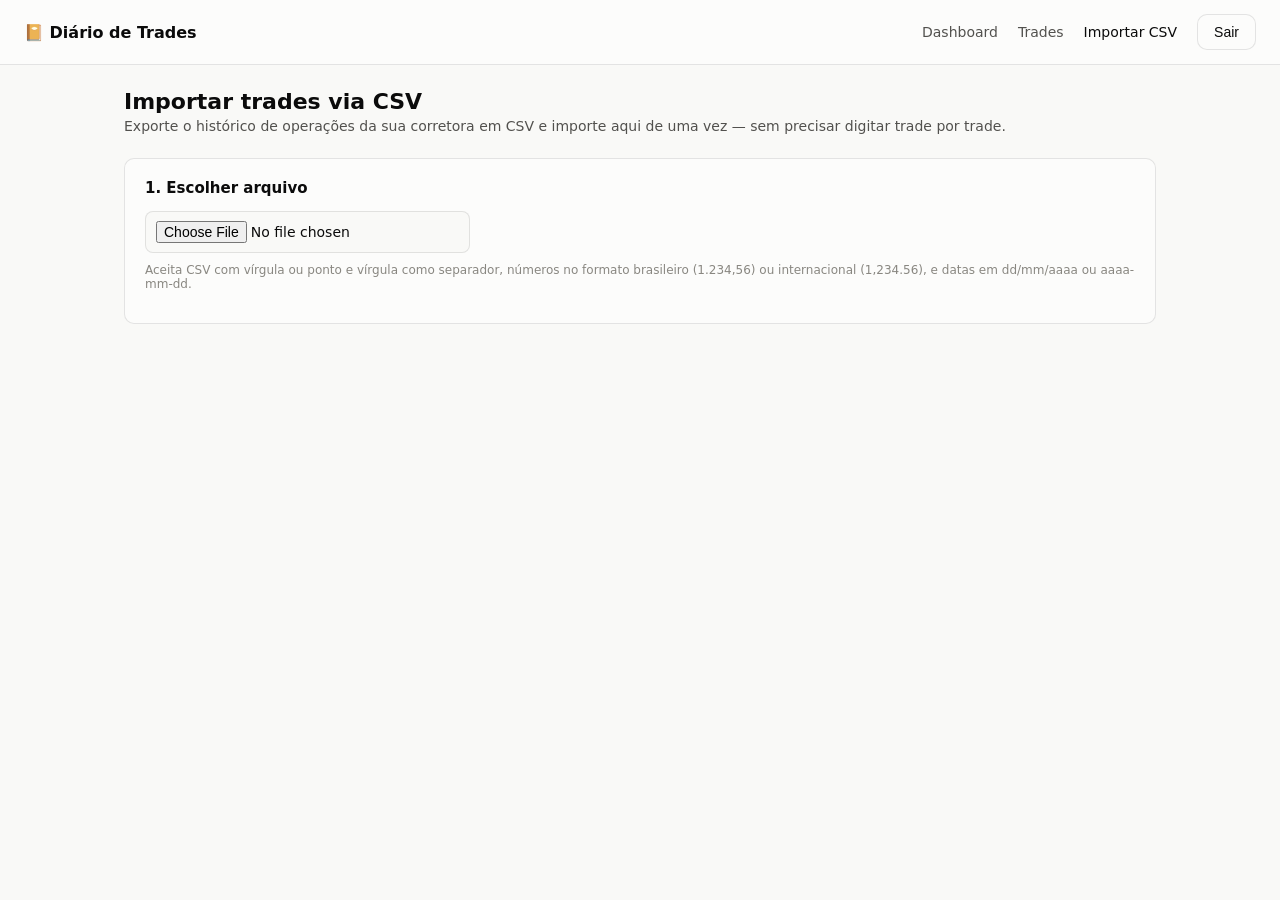
==== import.html @ e32b90be "Diario de trades com psicologia - MVP inicial" ====
<!doctype html>
<html lang="pt-BR">
<head>
  <meta charset="UTF-8" />
  <meta name="viewport" content="width=device-width, initial-scale=1.0" />
  <title>Importar CSV — Diário de Trades</title>
  <link rel="stylesheet" href="css/style.css" />
</head>
<body>
  <div id="config-banner"></div>

  <header class="topnav">
    <div class="brand">📔 Diário de Trades</div>
    <nav>
      <a href="index.html">Dashboard</a>
      <a href="trades.html">Trades</a>
      <a href="import.html" class="active">Importar CSV</a>
      <button class="btn" id="logout-btn">Sair</button>
    </nav>
  </header>

  <main class="container">
    <h1 class="page-title">Importar trades via CSV</h1>
    <p class="page-subtitle">
      Exporte o histórico de operações da sua corretora em CSV e importe aqui de uma vez —
      sem precisar digitar trade por trade.
    </p>

    <div class="card" id="step-upload">
      <h2>1. Escolher arquivo</h2>
      <input type="file" id="file-input" accept=".csv,text/csv" />
      <p class="hint" style="margin-top: 10px">
        Aceita CSV com vírgula ou ponto e vírgula como separador, números no formato
        brasileiro (1.234,56) ou internacional (1,234.56), e datas em dd/mm/aaaa ou aaaa-mm-dd.
      </p>
      <p class="error-text" id="upload-error" style="display: none"></p>
    </div>

    <div class="card" id="step-mapping" style="display: none">
      <h2>2. Confirmar de onde vem cada dado</h2>
      <p class="hint" style="margin-bottom: 14px">
        Tentei adivinhar automaticamente. Confira e corrija o que estiver errado — os campos
        marcados com * são obrigatórios.
      </p>
      <div class="form-grid" id="mapping-grid"></div>

      <div id="side-mapping-wrap" style="margin-top: 18px"></div>

      <h3 style="font-size: 13px; margin: 20px 0 8px">Pré-visualização das primeiras linhas do arquivo</h3>
      <div id="raw-preview" style="overflow-x: auto"></div>

      <div class="form-actions">
        <button type="button" class="btn btn-primary" id="analyze-btn">Analisar trades</button>
      </div>
    </div>

    <div class="card" id="step-review" style="display: none">
      <h2>3. Revisar e importar</h2>
      <div id="review-summary" style="margin-bottom: 14px"></div>
      <div id="review-table" style="overflow-x: auto"></div>

      <div class="form-actions">
        <button type="button" class="btn" id="back-btn">Voltar</button>
        <button type="button" class="btn btn-primary" id="import-btn">Importar trades válidos</button>
      </div>
      <p class="error-text" id="import-error" style="display: none"></p>
      <div id="import-result" style="margin-top: 14px"></div>
    </div>
  </main>

  <script type="module" src="js/import-page.js"></script>
</body>
</html>
---- css/style.css ----
:root {
  color-scheme: light;
  --surface-1: #fcfcfb;
  --page: #f9f9f7;
  --text-primary: #0b0b0b;
  --text-secondary: #52514e;
  --text-muted: #898781;
  --grid: #e1e0d9;
  --baseline: #c3c2b7;
  --border: rgba(11, 11, 11, 0.1);

  --series-1: #2a78d6; /* blue */
  --series-2: #eb6834; /* orange */
  --series-3: #1baf7a; /* aqua */
  --series-4: #eda100; /* yellow */
  --series-8: #e34948; /* red */

  --good: #0ca30c;
  --warning: #fab219;
  --serious: #ec835a;
  --critical: #d03b3b;
  --success-text: #006300;

  --radius: 10px;
}

@media (prefers-color-scheme: dark) {
  :root:where(:not([data-theme="light"])) {
    color-scheme: dark;
    --surface-1: #1a1a19;
    --page: #0d0d0d;
    --text-primary: #ffffff;
    --text-secondary: #c3c2b7;
    --text-muted: #898781;
    --grid: #2c2c2a;
    --baseline: #383835;
    --border: rgba(255, 255, 255, 0.1);

    --series-1: #3987e5;
    --series-2: #d95926;
    --series-3: #199e70;
    --series-4: #c98500;
    --series-8: #e66767;

    --good: #0ca30c;
    --warning: #fab219;
    --serious: #ec835a;
    --critical: #e66767;
    --success-text: #0ca30c;
  }
}

:root[data-theme="dark"] {
  color-scheme: dark;
  --surface-1: #1a1a19;
  --page: #0d0d0d;
  --text-primary: #ffffff;
  --text-secondary: #c3c2b7;
  --text-muted: #898781;
  --grid: #2c2c2a;
  --baseline: #383835;
  --border: rgba(255, 255, 255, 0.1);

  --series-1: #3987e5;
  --series-2: #d95926;
  --series-3: #199e70;
  --series-4: #c98500;
  --series-8: #e66767;
}

* {
  box-sizing: border-box;
}

html,
body {
  margin: 0;
  padding: 0;
  background: var(--page);
  color: var(--text-primary);
  font-family: system-ui, -apple-system, "Segoe UI", sans-serif;
}

body {
  min-height: 100vh;
  display: flex;
  flex-direction: column;
}

a {
  color: var(--series-1);
}

/* ---------- Nav ---------- */
.topnav {
  display: flex;
  align-items: center;
  justify-content: space-between;
  padding: 14px 24px;
  background: var(--surface-1);
  border-bottom: 1px solid var(--border);
}

.topnav .brand {
  font-weight: 600;
  font-size: 16px;
}

.topnav nav {
  display: flex;
  gap: 20px;
  align-items: center;
}

.topnav nav a {
  color: var(--text-secondary);
  text-decoration: none;
  font-size: 14px;
  font-weight: 500;
}

.topnav nav a.active,
.topnav nav a:hover {
  color: var(--text-primary);
}

.btn {
  appearance: none;
  border: 1px solid var(--border);
  background: var(--surface-1);
  color: var(--text-primary);
  padding: 9px 16px;
  border-radius: var(--radius);
  font-size: 14px;
  font-weight: 500;
  cursor: pointer;
}

.btn:hover {
  background: var(--page);
}

.btn-primary {
  background: var(--series-1);
  border-color: var(--series-1);
  color: #fff;
}

.btn-primary:hover {
  filter: brightness(1.05);
}

.btn-danger {
  color: var(--critical);
  border-color: var(--critical);
  background: transparent;
}

/* ---------- Layout ---------- */
.container {
  max-width: 1080px;
  margin: 0 auto;
  padding: 24px;
  width: 100%;
  flex: 1;
}

.page-title {
  font-size: 22px;
  font-weight: 600;
  margin: 0 0 4px;
}

.page-subtitle {
  color: var(--text-secondary);
  font-size: 14px;
  margin: 0 0 24px;
}

/* ---------- Stat tiles ---------- */
.stat-grid {
  display: grid;
  grid-template-columns: repeat(auto-fit, minmax(180px, 1fr));
  gap: 14px;
  margin-bottom: 28px;
}

.stat-tile {
  background: var(--surface-1);
  border: 1px solid var(--border);
  border-radius: var(--radius);
  padding: 16px 18px;
}

.stat-label {
  font-size: 12px;
  color: var(--text-secondary);
  margin-bottom: 6px;
}

.stat-value {
  font-size: 26px;
  font-weight: 600;
  font-variant-numeric: proportional-nums;
}

.stat-delta {
  font-size: 12px;
  margin-top: 4px;
  font-weight: 500;
}

.stat-delta.up {
  color: var(--success-text);
}

.stat-delta.down {
  color: var(--critical);
}

/* ---------- Cards / panels ---------- */
.card {
  background: var(--surface-1);
  border: 1px solid var(--border);
  border-radius: var(--radius);
  padding: 20px;
  margin-bottom: 20px;
}

.card h2 {
  font-size: 15px;
  font-weight: 600;
  margin: 0 0 14px;
}

/* ---------- Pattern alerts ---------- */
.alert {
  display: flex;
  gap: 10px;
  align-items: flex-start;
  border-radius: var(--radius);
  padding: 12px 14px;
  margin-bottom: 10px;
  font-size: 13px;
  border: 1px solid transparent;
}

.alert-icon {
  flex-shrink: 0;
  width: 18px;
  height: 18px;
  margin-top: 1px;
}

.alert.warning {
  background: color-mix(in srgb, var(--warning) 14%, var(--surface-1));
  border-color: color-mix(in srgb, var(--warning) 35%, transparent);
  color: var(--text-primary);
}

.alert.critical {
  background: color-mix(in srgb, var(--critical) 12%, var(--surface-1));
  border-color: color-mix(in srgb, var(--critical) 35%, transparent);
  color: var(--text-primary);
}

.alert strong {
  display: block;
  margin-bottom: 2px;
}

/* ---------- Tables ---------- */
table {
  width: 100%;
  border-collapse: collapse;
  font-size: 13px;
}

th {
  text-align: left;
  color: var(--text-muted);
  font-weight: 500;
  font-size: 11px;
  text-transform: uppercase;
  letter-spacing: 0.03em;
  padding: 8px 10px;
  border-bottom: 1px solid var(--grid);
}

td {
  padding: 10px;
  border-bottom: 1px solid var(--grid);
  font-variant-numeric: tabular-nums;
}

tr:last-child td {
  border-bottom: none;
}

.pill {
  display: inline-block;
  padding: 2px 8px;
  border-radius: 100px;
  font-size: 12px;
  font-weight: 500;
}

.pill.win {
  color: var(--success-text);
  background: color-mix(in srgb, var(--good) 14%, transparent);
}

.pill.loss {
  color: var(--critical);
  background: color-mix(in srgb, var(--critical) 14%, transparent);
}

.emoji-emotion {
  font-size: 14px;
}

/* ---------- Forms ---------- */
.form-grid {
  display: grid;
  grid-template-columns: repeat(auto-fit, minmax(160px, 1fr));
  gap: 14px;
}

.field {
  display: flex;
  flex-direction: column;
  gap: 6px;
}

.field.span-2 {
  grid-column: span 2;
}

.field label {
  font-size: 12px;
  font-weight: 500;
  color: var(--text-secondary);
}

input,
select,
textarea {
  font-family: inherit;
  font-size: 14px;
  padding: 9px 10px;
  border-radius: 8px;
  border: 1px solid var(--border);
  background: var(--page);
  color: var(--text-primary);
}

textarea {
  resize: vertical;
  min-height: 60px;
}

.form-actions {
  display: flex;
  gap: 10px;
  margin-top: 18px;
  justify-content: flex-end;
}

.error-text {
  color: var(--critical);
  font-size: 13px;
  margin-top: 8px;
}

.hint {
  color: var(--text-muted);
  font-size: 12px;
}

/* ---------- Auth page ---------- */
.auth-shell {
  max-width: 380px;
  margin: 10vh auto;
  padding: 28px;
}

.auth-shell .card {
  margin-bottom: 0;
}

.tabbar {
  display: flex;
  gap: 4px;
  background: var(--page);
  border-radius: var(--radius);
  padding: 4px;
  margin-bottom: 18px;
}

.tabbar button {
  flex: 1;
  border: none;
  background: transparent;
  padding: 8px;
  border-radius: 7px;
  font-size: 13px;
  font-weight: 500;
  color: var(--text-secondary);
  cursor: pointer;
}

.tabbar button.active {
  background: var(--surface-1);
  color: var(--text-primary);
  box-shadow: 0 1px 2px var(--border);
}

/* ---------- Config banner ---------- */
.config-banner {
  background: color-mix(in srgb, var(--warning) 16%, var(--surface-1));
  border-bottom: 1px solid color-mix(in srgb, var(--warning) 40%, transparent);
  padding: 10px 24px;
  font-size: 13px;
  text-align: center;
}

/* ---------- Charts ---------- */
.chart-legend {
  display: flex;
  gap: 16px;
  margin-top: 10px;
  flex-wrap: wrap;
}

.chart-legend .item {
  display: flex;
  align-items: center;
  gap: 6px;
  font-size: 12px;
  color: var(--text-secondary);
}

.chart-legend .swatch {
  width: 10px;
  height: 10px;
  border-radius: 2px;
}

.svg-tooltip {
  position: absolute;
  pointer-events: none;
  background: var(--text-primary);
  color: var(--surface-1);
  font-size: 12px;
  padding: 6px 9px;
  border-radius: 6px;
  transform: translate(-50%, -110%);
  white-space: nowrap;
  opacity: 0;
  transition: opacity 0.1s;
  z-index: 10;
}

.chart-wrap {
  position: relative;
}

.empty-state {
  text-align: center;
  color: var(--text-muted);
  font-size: 13px;
  padding: 40px 20px;
}
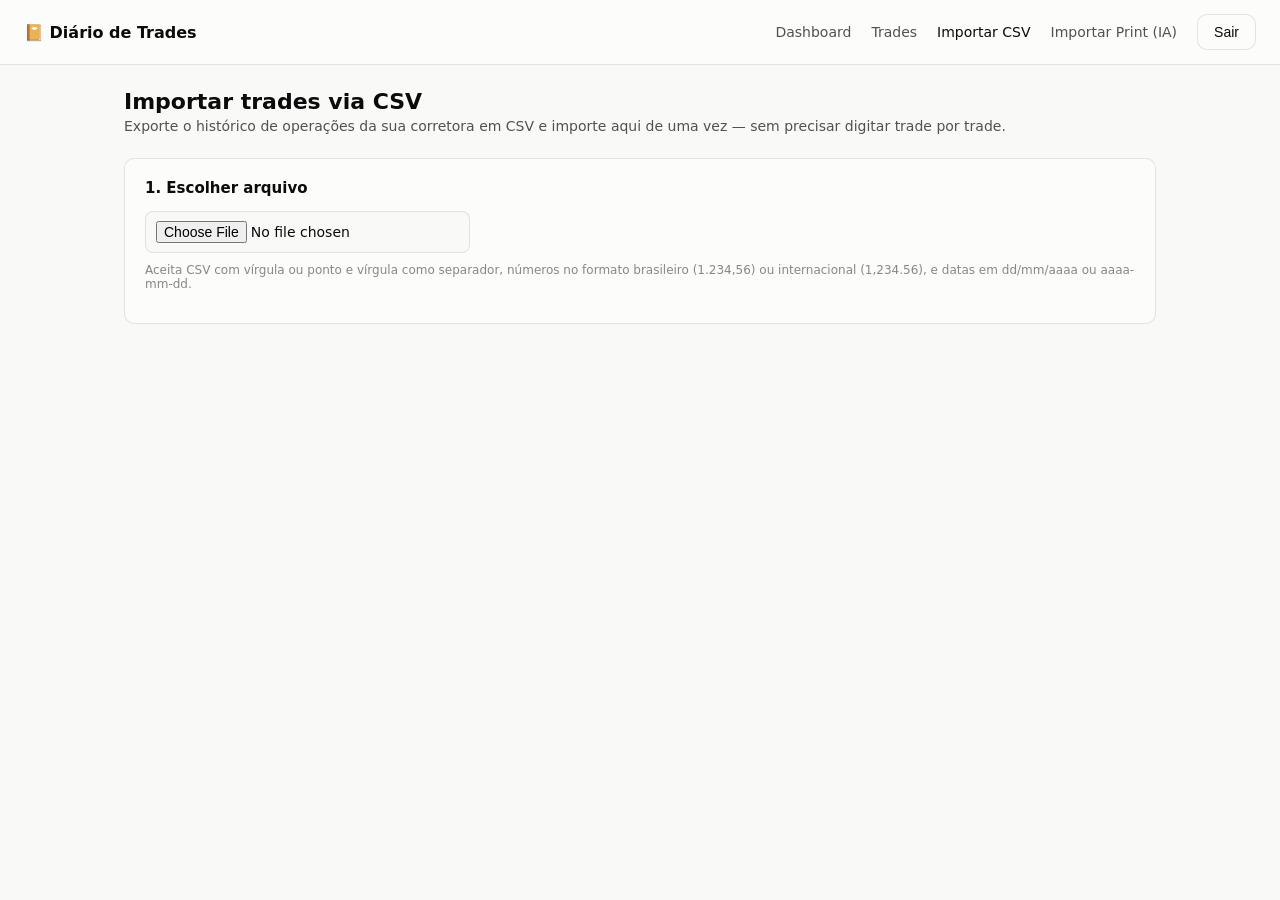
==== commit 421c184c: "Adiciona leitura de print via IA (Gemini) com Netlify Function" ====
--- a/import.html
+++ b/import.html
@@ -11,10 +11,12 @@
 
   <header class="topnav">
     <div class="brand">📔 Diário de Trades</div>
-    <nav>
+    <button class="nav-toggle" id="nav-toggle" aria-label="Abrir menu">☰</button>
+    <nav id="main-nav">
       <a href="index.html">Dashboard</a>
       <a href="trades.html">Trades</a>
       <a href="import.html" class="active">Importar CSV</a>
+      <a href="screenshot.html">Importar Print (IA)</a>
       <button class="btn" id="logout-btn">Sair</button>
     </nav>
   </header>
--- a/css/style.css
+++ b/css/style.css
@@ -124,6 +124,111 @@
   color: var(--text-primary);
 }
 
+.nav-toggle {
+  display: none;
+  background: transparent;
+  border: 1px solid var(--border);
+  border-radius: 8px;
+  width: 36px;
+  height: 36px;
+  font-size: 18px;
+  line-height: 1;
+  color: var(--text-primary);
+  cursor: pointer;
+}
+
+@media (max-width: 640px) {
+  .topnav {
+    flex-wrap: wrap;
+    padding: 12px 16px;
+  }
+
+  .nav-toggle {
+    display: inline-flex;
+    align-items: center;
+    justify-content: center;
+  }
+
+  .topnav nav {
+    display: none;
+    flex-direction: column;
+    align-items: stretch;
+    width: 100%;
+    gap: 2px;
+    margin-top: 12px;
+    animation: nav-drop 0.15s ease-out;
+  }
+
+  .topnav nav.open {
+    display: flex;
+  }
+
+  .topnav nav a {
+    padding: 12px 6px;
+    border-bottom: 1px solid var(--grid);
+  }
+
+  .topnav nav .btn {
+    width: 100%;
+    margin-top: 8px;
+  }
+
+  .container {
+    padding: 16px;
+  }
+
+  .page-title {
+    font-size: 19px;
+  }
+
+  .stat-grid {
+    grid-template-columns: repeat(2, 1fr);
+    gap: 10px;
+  }
+
+  .stat-value {
+    font-size: 21px;
+  }
+
+  .card {
+    padding: 16px;
+  }
+
+  .form-grid {
+    grid-template-columns: 1fr;
+  }
+
+  .field.span-2 {
+    grid-column: span 1;
+  }
+
+  table {
+    font-size: 12px;
+  }
+
+  th,
+  td {
+    padding: 8px 6px;
+  }
+
+  .auth-shell {
+    margin: 6vh auto;
+    padding: 16px;
+    max-width: 100%;
+  }
+}
+
+@keyframes nav-drop {
+  from {
+    opacity: 0;
+    transform: translateY(-6px);
+  }
+  to {
+    opacity: 1;
+    transform: translateY(0);
+  }
+}
+
 .btn {
   appearance: none;
   border: 1px solid var(--border);
@@ -465,6 +570,10 @@
   position: relative;
 }
 
+.table-scroll {
+  overflow-x: auto;
+}
+
 .empty-state {
   text-align: center;
   color: var(--text-muted);
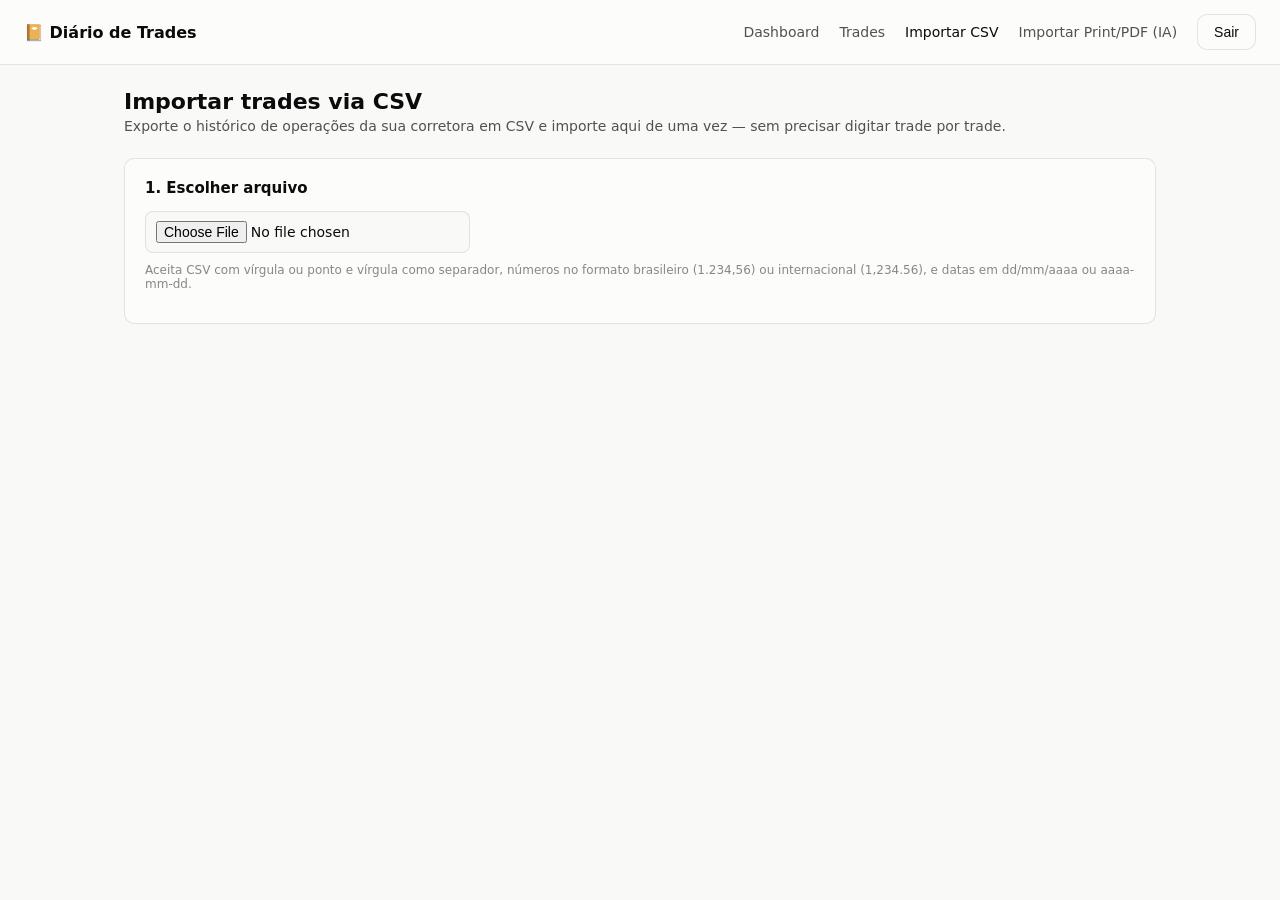
==== commit d0de4464: "Adiciona suporte a PDF na importacao por IA" ====
--- a/import.html
+++ b/import.html
@@ -16,7 +16,7 @@
       <a href="index.html">Dashboard</a>
       <a href="trades.html">Trades</a>
       <a href="import.html" class="active">Importar CSV</a>
-      <a href="screenshot.html">Importar Print (IA)</a>
+      <a href="screenshot.html">Importar Print/PDF (IA)</a>
       <button class="btn" id="logout-btn">Sair</button>
     </nav>
   </header>
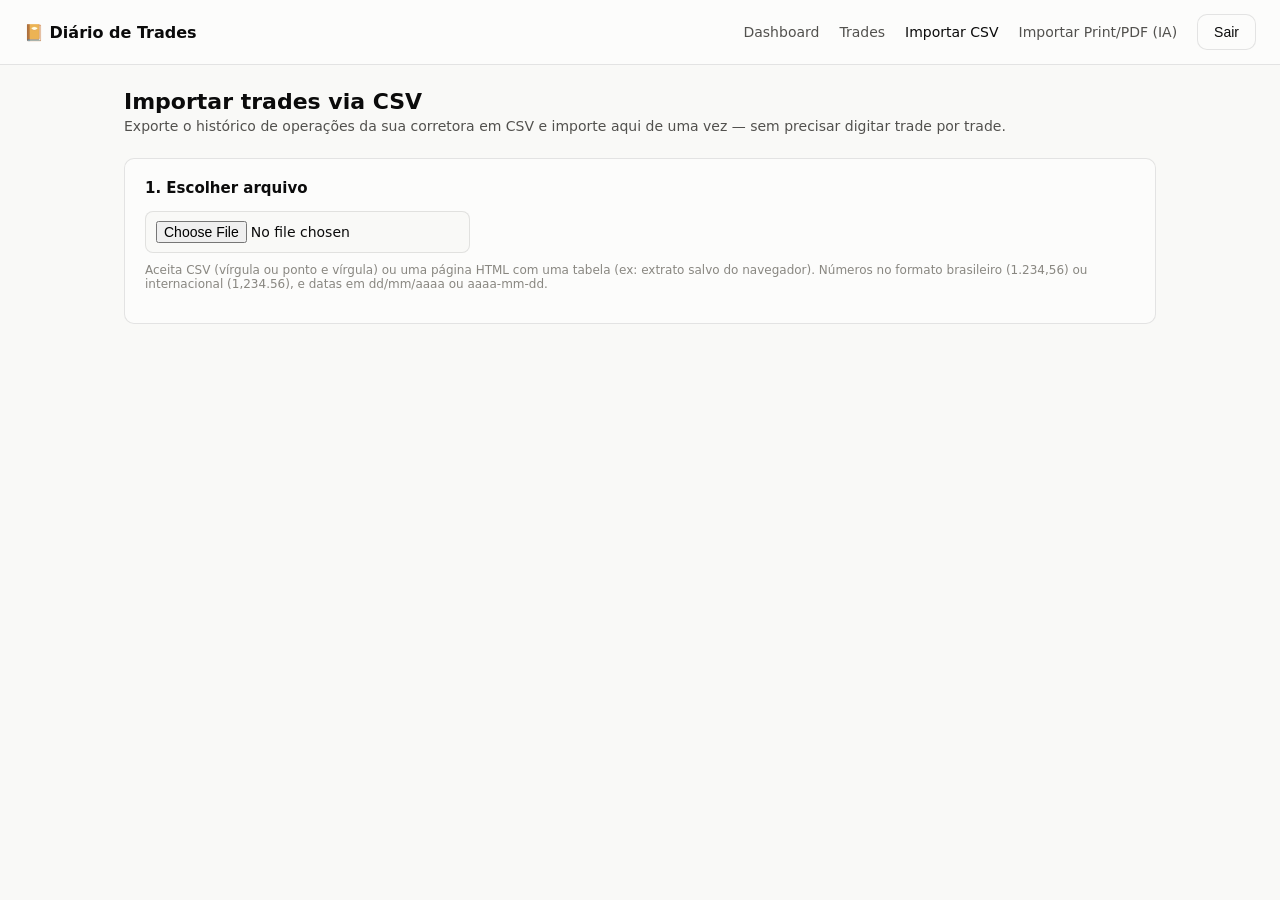
==== commit 11d015ea: "Importador de CSV passa a aceitar tambem arquivos HTML com tabela" ====
--- a/import.html
+++ b/import.html
@@ -30,10 +30,11 @@
 
     <div class="card" id="step-upload">
       <h2>1. Escolher arquivo</h2>
-      <input type="file" id="file-input" accept=".csv,text/csv" />
+      <input type="file" id="file-input" accept=".csv,text/csv,.html,.htm,text/html" />
       <p class="hint" style="margin-top: 10px">
-        Aceita CSV com vírgula ou ponto e vírgula como separador, números no formato
-        brasileiro (1.234,56) ou internacional (1,234.56), e datas em dd/mm/aaaa ou aaaa-mm-dd.
+        Aceita CSV (vírgula ou ponto e vírgula) ou uma página HTML com uma tabela
+        (ex: extrato salvo do navegador). Números no formato brasileiro (1.234,56) ou
+        internacional (1,234.56), e datas em dd/mm/aaaa ou aaaa-mm-dd.
       </p>
       <p class="error-text" id="upload-error" style="display: none"></p>
     </div>
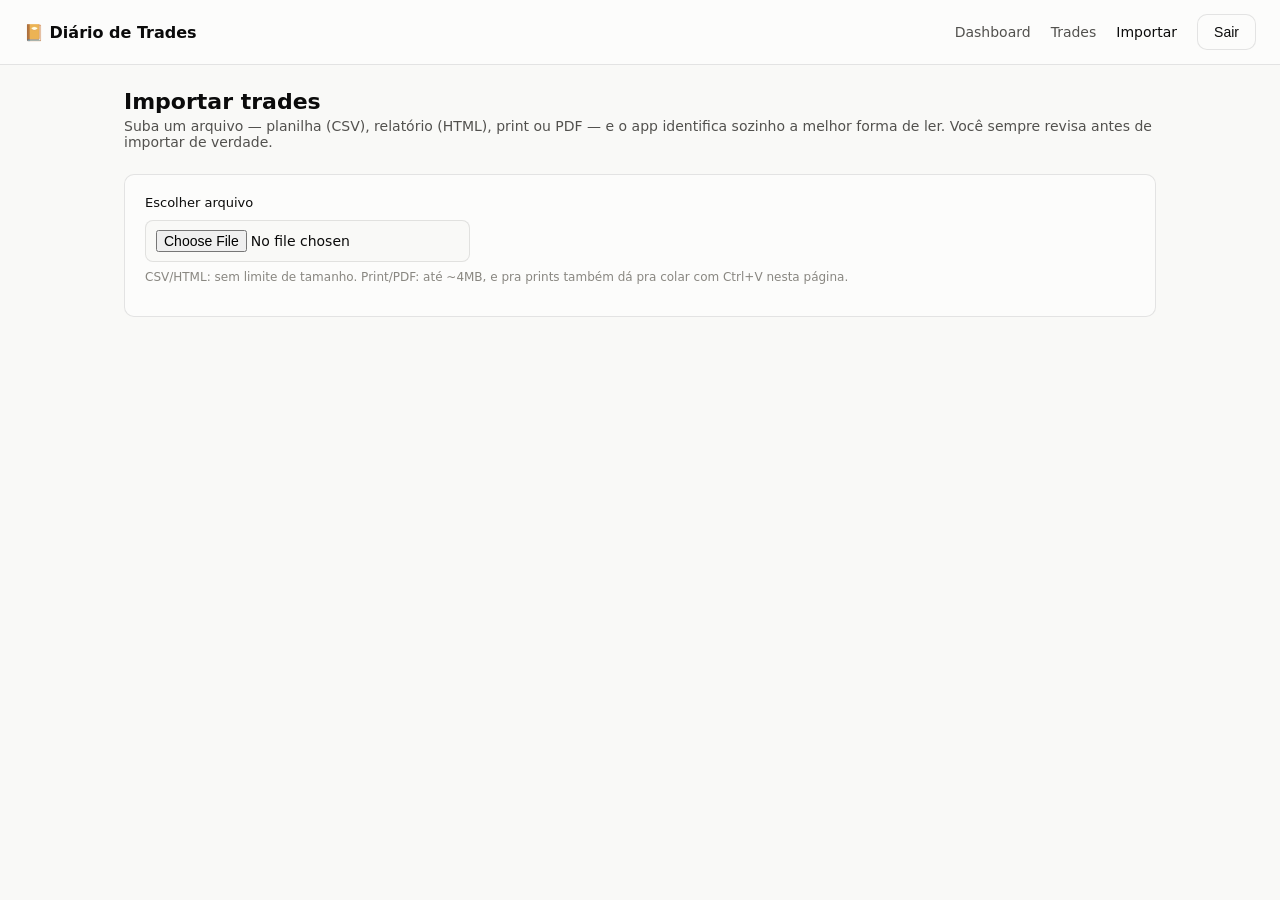
==== commit 2ffe0288: "Unifica importacao em uma unica tela (CSV/HTML/print/PDF, IA ou OCR)" ====
--- a/import.html
+++ b/import.html
@@ -3,7 +3,7 @@
 <head>
   <meta charset="UTF-8" />
   <meta name="viewport" content="width=device-width, initial-scale=1.0" />
-  <title>Importar CSV — Diário de Trades</title>
+  <title>Importar trades — Diário de Trades</title>
   <link rel="stylesheet" href="css/style.css" />
 </head>
 <body>
@@ -15,32 +15,49 @@
     <nav id="main-nav">
       <a href="index.html">Dashboard</a>
       <a href="trades.html">Trades</a>
-      <a href="import.html" class="active">Importar CSV</a>
-      <a href="screenshot.html">Importar Print/PDF (IA)</a>
+      <a href="import.html" class="active">Importar</a>
       <button class="btn" id="logout-btn">Sair</button>
     </nav>
   </header>
 
   <main class="container">
-    <h1 class="page-title">Importar trades via CSV</h1>
+    <h1 class="page-title">Importar trades</h1>
     <p class="page-subtitle">
-      Exporte o histórico de operações da sua corretora em CSV e importe aqui de uma vez —
-      sem precisar digitar trade por trade.
+      Suba um arquivo — planilha (CSV), relatório (HTML), print ou PDF — e o app identifica
+      sozinho a melhor forma de ler. Você sempre revisa antes de importar de verdade.
     </p>
 
     <div class="card" id="step-upload">
-      <h2>1. Escolher arquivo</h2>
-      <input type="file" id="file-input" accept=".csv,text/csv,.html,.htm,text/html" />
-      <p class="hint" style="margin-top: 10px">
-        Aceita CSV (vírgula ou ponto e vírgula) ou uma página HTML com uma tabela
-        (ex: extrato salvo do navegador). Números no formato brasileiro (1.234,56) ou
-        internacional (1,234.56), e datas em dd/mm/aaaa ou aaaa-mm-dd.
+      <label for="file-input" style="display: block; margin-bottom: 10px; font-size: 13px; font-weight: 500">
+        Escolher arquivo
+      </label>
+      <input type="file" id="file-input" accept=".csv,text/csv,.html,.htm,text/html,image/png,image/jpeg,image/webp,application/pdf,.pdf" />
+      <p class="hint" style="margin-top: 8px">
+        CSV/HTML: sem limite de tamanho. Print/PDF: até ~4MB, e pra prints também dá pra colar
+        com Ctrl+V nesta página.
       </p>
       <p class="error-text" id="upload-error" style="display: none"></p>
     </div>
 
+    <div class="card" id="step-table-choice" style="display: none">
+      <h2>Qual tabela é a certa?</h2>
+      <p class="hint" style="margin-bottom: 14px">
+        Esse arquivo tem mais de uma tabela (comum em relatórios do MT5, por exemplo, que
+        misturam resumo de conta, ordens, negócios e posições). Escolha a que tem as suas
+        operações.
+      </p>
+      <div class="field" style="margin-bottom: 14px">
+        <label for="table-choice-select">Tabela</label>
+        <select id="table-choice-select"></select>
+      </div>
+      <div id="table-choice-preview" style="overflow-x: auto"></div>
+      <div class="form-actions">
+        <button type="button" class="btn btn-primary" id="table-choice-confirm">Usar esta tabela</button>
+      </div>
+    </div>
+
     <div class="card" id="step-mapping" style="display: none">
-      <h2>2. Confirmar de onde vem cada dado</h2>
+      <h2>Confirmar de onde vem cada dado</h2>
       <p class="hint" style="margin-bottom: 14px">
         Tentei adivinhar automaticamente. Confira e corrija o que estiver errado — os campos
         marcados com * são obrigatórios.
@@ -53,17 +70,34 @@
       <div id="raw-preview" style="overflow-x: auto"></div>
 
       <div class="form-actions">
-        <button type="button" class="btn btn-primary" id="analyze-btn">Analisar trades</button>
+        <button type="button" class="btn btn-primary" id="mapping-analyze-btn">Analisar trades</button>
       </div>
     </div>
 
+    <div class="card" id="step-analyze" style="display: none">
+      <h2>Ler print/PDF</h2>
+      <div id="analyze-preview" style="margin-bottom: 14px"></div>
+
+      <div class="form-actions">
+        <button type="button" class="btn btn-primary" id="ai-analyze-btn">Analisar com IA</button>
+      </div>
+      <p class="hint">
+        <a href="#" id="ocr-fallback-link">ou tentar sem IA (grátis, sem limite de uso, só para imagens — bem menos preciso)</a>
+      </p>
+      <p class="error-text" id="analyze-error" style="display: none"></p>
+      <details id="ocr-raw-text-wrap" style="display: none">
+        <summary style="cursor: pointer; font-size: 12px; color: var(--text-secondary)">Ver texto bruto lido pelo OCR</summary>
+        <pre id="ocr-raw-text" style="white-space: pre-wrap; font-size: 12px; background: var(--page); padding: 10px; border-radius: 8px; margin-top: 8px"></pre>
+      </details>
+    </div>
+
     <div class="card" id="step-review" style="display: none">
-      <h2>3. Revisar e importar</h2>
+      <h2>Revisar e importar</h2>
       <div id="review-summary" style="margin-bottom: 14px"></div>
       <div id="review-table" style="overflow-x: auto"></div>
 
       <div class="form-actions">
-        <button type="button" class="btn" id="back-btn">Voltar</button>
+        <button type="button" class="btn" id="back-btn">Escolher outro arquivo</button>
         <button type="button" class="btn btn-primary" id="import-btn">Importar trades válidos</button>
       </div>
       <p class="error-text" id="import-error" style="display: none"></p>
--- a/css/style.css
+++ b/css/style.css
@@ -321,6 +321,40 @@
 
 .stat-delta.down {
   color: var(--critical);
+}
+
+/* ---------- Disciplina (score/streak em destaque) ---------- */
+.discipline-grid {
+  display: flex;
+  gap: 32px;
+  flex-wrap: wrap;
+  align-items: center;
+  justify-content: space-between;
+}
+
+.hero-figure {
+  font-size: 48px;
+  font-weight: 600;
+  line-height: 1;
+  font-variant-numeric: proportional-nums;
+}
+
+.hero-figure.good {
+  color: var(--good);
+}
+
+.hero-figure.warning {
+  color: var(--warning);
+}
+
+.hero-figure.critical {
+  color: var(--critical);
+}
+
+@media (max-width: 640px) {
+  .hero-figure {
+    font-size: 36px;
+  }
 }
 
 /* ---------- Cards / panels ---------- */
